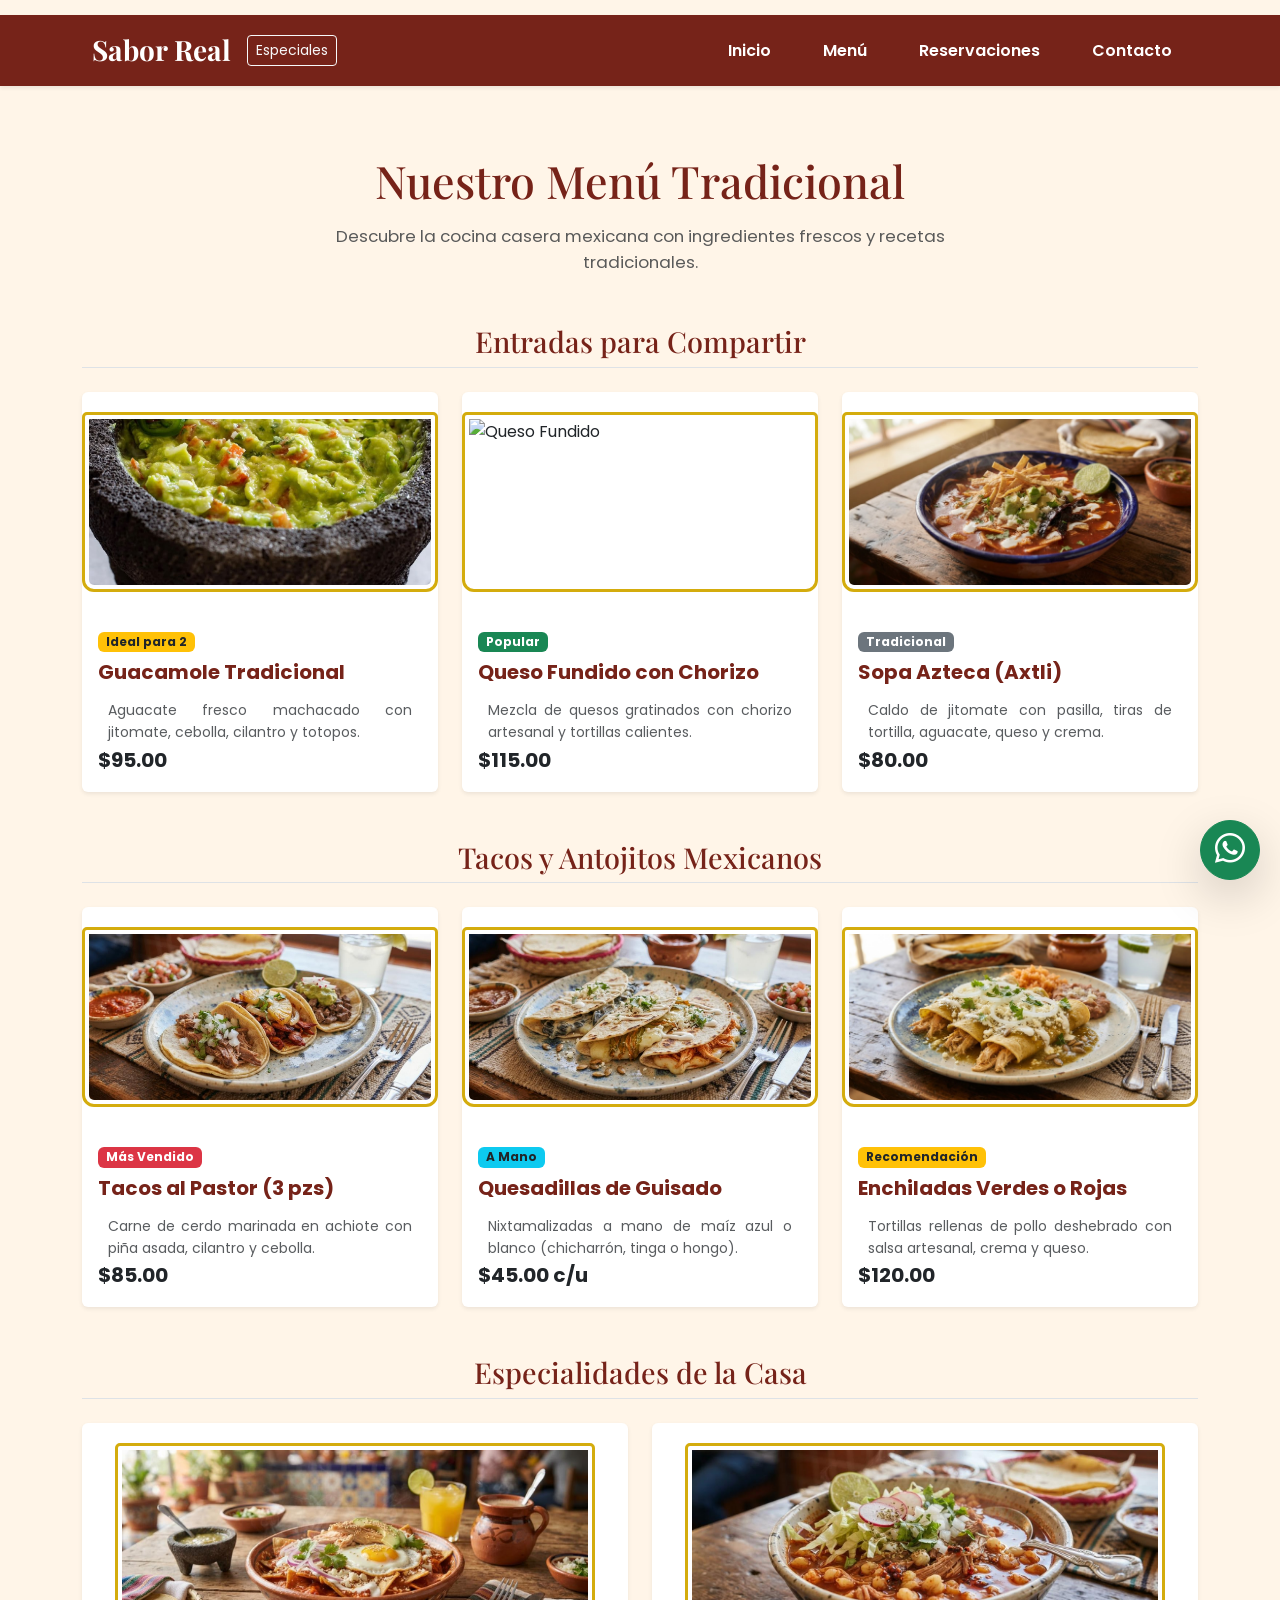
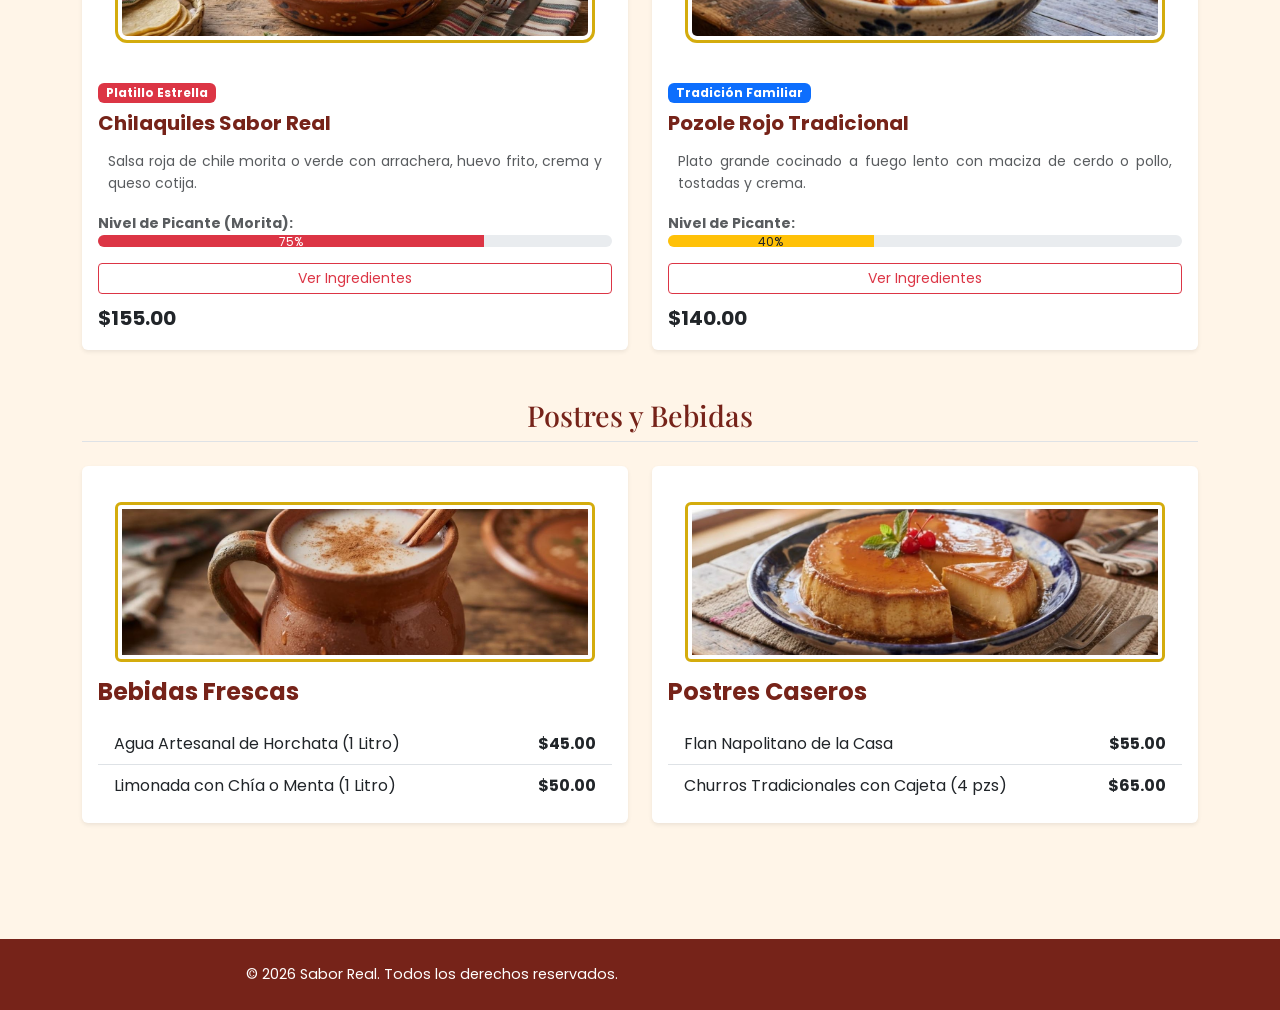
==== menu.html @ bc28c241 "Add files via upload" ====
<!DOCTYPE html>
<html lang="es">
<head>
    <meta charset="UTF-8">
    <meta name="viewport" content="width=device-width, initial-scale=1.0">
    <title>Menú Tradicional y Precios | Restaurante Sabor Real</title>
    <meta name="description" content="Explora nuestro menú de comida mexicana: antojitos, especialidades, enchiladas, postres caseros y bebidas tradicionales al mejor precio.">
    
    <link rel="preconnect" href="https://fonts.googleapis.com">
    <link rel="preconnect" href="https://fonts.gstatic.com" crossorigin>
    <link href="https://fonts.googleapis.com/css2?family=Playfair+Display:wght@700&family=Poppins:wght@400;600&display=swap" rel="stylesheet">
    
    <link href="https://cdn.jsdelivr.net/npm/bootstrap@5.3.3/dist/css/bootstrap.min.css" rel="stylesheet">
    <!-- Bootstrap Icons -->
    <link rel="stylesheet" href="https://cdn.jsdelivr.net/npm/bootstrap-icons@1.11.3/font/bootstrap-icons.min.css">
    <link rel="stylesheet" href="styles.css">
</head>
<body>

    <nav class="navbar navbar-expand-lg sticky-top shadow-sm" style="background-color: #762319;">
        <div class="container">
            <a class="navbar-brand text-white fw-bold fs-3" style="font-family: 'Playfair Display', serif;" href="index.html">Sabor Real</a>
            
            <div class="d-flex align-items-center">
                <button class="btn btn-outline-light me-2 btn-sm" type="button" data-bs-toggle="offcanvas" data-bs-target="#offcanvasMenu">
                    Especiales
                </button>
                <button class="navbar-toggler text-white bg-light" type="button" data-bs-toggle="collapse" data-bs-target="#navbarNav">
                    <span class="navbar-toggler-icon"></span>
                </button>
            </div>

            <div class="collapse navbar-collapse" id="navbarNav">
                <ul class="navbar-nav ms-auto">
                    <li class="nav-item"><a class="nav-link text-white fw-semibold px-3" href="index.html">Inicio</a></li>
                    <li class="nav-item"><a class="nav-link text-white fw-semibold px-3 active" href="menu.html">Menú</a></li>
                    <li class="nav-item"><a class="nav-link text-white fw-semibold px-3" href="reservaciones.html">Reservaciones</a></li>
                    <li class="nav-item"><a class="nav-link text-white fw-semibold px-3" href="contacto.html">Contacto</a></li>
                </ul>
            </div>
        </div>
    </nav>

    <div class="offcanvas offcanvas-end" tabindex="-1" id="offcanvasMenu">
        <div class="offcanvas-header" style="background-color: #762319; color: white;">
            <h5 class="offcanvas-title fw-bold">Especiales del Mes</h5>
            <button type="button" class="btn-close btn-close-white" data-bs-dismiss="offcanvas"></button>
        </div>
        <div class="offcanvas-body">
            <p class="text-muted">¡Aprovecha nuestras promociones activas en sucursal!</p>
            <div class="alert alert-warning">
                <strong>2x1 en Aguas Frescas</strong> de lunes a miércoles de 1:00 PM a 4:00 PM.
            </div>
            <hr>
            <h6>Recomendación del Chef:</h6>
            <p>Prueba nuestro <strong>Pozole Rojo Tradicional</strong> acompañado de tostadas artesanales.</p>
        </div>
    </div>

    <main class="container my-5">
        <h1 class="text-center mb-2" style="color: #762319; font-family: 'Playfair Display', serif;">Nuestro Menú Tradicional</h1>
        <p class="text-center text-muted mb-5">Descubre la cocina casera mexicana con ingredientes frescos y recetas tradicionales.</p>

        <section class="mb-5">
            <h2 class="mb-4 border-bottom pb-2" style="color: #762319; font-family: 'Playfair Display', serif;">Entradas para Compartir</h2>
            <div class="row g-4">
                <div class="col-md-4">
                    <div class="card h-100 shadow-sm border-0 overflow-hidden">
                        <img src="guacamole.jpeg" class="card-img-top" alt="Guacamole" style="height: 180px; object-fit: cover;">
                        <div class="card-body d-flex flex-column justify-content-between">
                            <div>
                                <span class="badge bg-warning text-dark mb-2">Ideal para 2</span>
                                <h5 class="card-title fw-bold" style="color: #762319;">Guacamole Tradicional</h5>
                                <p class="card-text text-muted small">Aguacate fresco machacado con jitomate, cebolla, cilantro y totopos.</p>
                            </div>
                            <span class="fw-bold fs-5 text-dark">$95.00</span>
                        </div>
                    </div>
                </div>
                <div class="col-md-4">
                    <div class="card h-100 shadow-sm border-0 overflow-hidden">
                        <img src="queso.jpeg" class="card-img-top" alt="Queso Fundido" style="height: 180px; object-fit: cover;">
                        <div class="card-body d-flex flex-column justify-content-between">
                            <div>
                                <span class="badge bg-success mb-2">Popular</span>
                                <h5 class="card-title fw-bold" style="color: #762319;">Queso Fundido con Chorizo</h5>
                                <p class="card-text text-muted small">Mezcla de quesos gratinados con chorizo artesanal y tortillas calientes.</p>
                            </div>
                            <span class="fw-bold fs-5 text-dark">$115.00</span>
                        </div>
                    </div>
                </div>
                <div class="col-md-4">
                    <div class="card h-100 shadow-sm border-0 overflow-hidden">
                        <img src="sopa.jpeg" class="card-img-top" alt="Sopa Azteca" style="height: 180px; object-fit: cover;">
                        <div class="card-body d-flex flex-column justify-content-between">
                            <div>
                                <span class="badge bg-secondary mb-2">Tradicional</span>
                                <h5 class="card-title fw-bold" style="color: #762319;">Sopa Azteca (Axtli)</h5>
                                <p class="card-text text-muted small">Caldo de jitomate con pasilla, tiras de tortilla, aguacate, queso y crema.</p>
                            </div>
                            <span class="fw-bold fs-5 text-dark">$80.00</span>
                        </div>
                    </div>
                </div>
            </div>
        </section>

        <section class="mb-5">
            <h2 class="mb-4 border-bottom pb-2" style="color: #762319; font-family: 'Playfair Display', serif;">Tacos y Antojitos Mexicanos</h2>
            <div class="row g-4">
                <div class="col-md-4">
                    <div class="card h-100 shadow-sm border-0 overflow-hidden">
                        <img src="tacos.jpeg" class="card-img-top" alt="Tacos al Pastor" style="height: 180px; object-fit: cover;">
                        <div class="card-body d-flex flex-column justify-content-between">
                            <div>
                                <span class="badge bg-danger mb-2">Más Vendido</span>
                                <h5 class="card-title fw-bold" style="color: #762319;">Tacos al Pastor (3 pzs)</h5>
                                <p class="card-text text-muted small">Carne de cerdo marinada en achiote con piña asada, cilantro y cebolla.</p>
                            </div>
                            <span class="fw-bold fs-5 text-dark">$85.00</span>
                        </div>
                    </div>
                </div>
                <div class="col-md-4">
                    <div class="card h-100 shadow-sm border-0 overflow-hidden">
                        <img src="quesadillas.jpeg" class="card-img-top" alt="Quesadillas" style="height: 180px; object-fit: cover;">
                        <div class="card-body d-flex flex-column justify-content-between">
                            <div>
                                <span class="badge bg-info text-dark mb-2">A Mano</span>
                                <h5 class="card-title fw-bold" style="color: #762319;">Quesadillas de Guisado</h5>
                                <p class="card-text text-muted small">Nixtamalizadas a mano de maíz azul o blanco (chicharrón, tinga o hongo).</p>
                            </div>
                            <span class="fw-bold fs-5 text-dark">$45.00 c/u</span>
                        </div>
                    </div>
                </div>
                <div class="col-md-4">
                    <div class="card h-100 shadow-sm border-0 overflow-hidden">
                        <img src="enchiladas.jpeg" class="card-img-top" alt="Enchiladas Verdes" style="height: 180px; object-fit: cover;">
                        <div class="card-body d-flex flex-column justify-content-between">
                            <div>
                                <span class="badge bg-warning text-dark mb-2">Recomendación</span>
                                <h5 class="card-title fw-bold" style="color: #762319;">Enchiladas Verdes o Rojas</h5>
                                <p class="card-text text-muted small">Tortillas rellenas de pollo deshebrado con salsa artesanal, crema y queso.</p>
                            </div>
                            <span class="fw-bold fs-5 text-dark">$120.00</span>
                        </div>
                    </div>
                </div>
            </div>
        </section>

        <section class="mb-5">
            <h2 class="mb-4 border-bottom pb-2" style="color: #762319; font-family: 'Playfair Display', serif;">Especialidades de la Casa</h2>
            <div class="row g-4">
                <div class="col-md-6">
                    <div class="card h-100 shadow-sm border-0 overflow-hidden">
                        <img src="chilaquiles.jpeg" class="card-img-top" alt="Chilaquiles" style="height: 200px; object-fit: cover;">
                        <div class="card-body">
                            <span class="badge bg-danger mb-2">Platillo Estrella</span>
                            <h5 class="card-title fw-bold" style="color: #762319;">Chilaquiles Sabor Real</h5>
                            <p class="card-text text-muted small">Salsa roja de chile morita o verde con arrachera, huevo frito, crema y queso cotija.</p>
                            
                            <div class="my-2">
                                <small class="text-muted fw-bold">Nivel de Picante (Morita):</small>
                                <div class="progress" style="height: 12px;">
                                    <div class="progress-bar bg-danger" role="progressbar" style="width: 75%;">75%</div>
                                </div>
                            </div>

                            <button type="button" class="btn btn-outline-danger btn-sm mt-2 w-100" data-bs-toggle="modal" data-bs-target="#modalChilaquiles">
                                Ver Ingredientes
                            </button>
                            <div class="mt-2 fw-bold fs-5 text-dark">$155.00</div>
                        </div>
                    </div>
                </div>

                <div class="col-md-6">
                    <div class="card h-100 shadow-sm border-0 overflow-hidden">
                        <img src="pozole.jpeg" class="card-img-top" alt="Pozole Rojo" style="height: 200px; object-fit: cover;">
                        <div class="card-body">
                            <span class="badge bg-primary mb-2">Tradición Familiar</span>
                            <h5 class="card-title fw-bold" style="color: #762319;">Pozole Rojo Tradicional</h5>
                            <p class="card-text text-muted small">Plato grande cocinado a fuego lento con maciza de cerdo o pollo, tostadas y crema.</p>
                            
                            <div class="my-2">
                                <small class="text-muted fw-bold">Nivel de Picante:</small>
                                <div class="progress" style="height: 12px;">
                                    <div class="progress-bar bg-warning text-dark" role="progressbar" style="width: 40%;">40%</div>
                                </div>
                            </div>

                            <button type="button" class="btn btn-outline-danger btn-sm mt-2 w-100" data-bs-toggle="modal" data-bs-target="#modalPozole">
                                Ver Ingredientes
                            </button>
                            <div class="mt-2 fw-bold fs-5 text-dark">$140.00</div>
                        </div>
                    </div>
                </div>
            </div>
        </section>

        <section class="mb-5">
            <h2 class="mb-4 border-bottom pb-2" style="color: #762319; font-family: 'Playfair Display', serif;">Postres y Bebidas</h2>
            <div class="row g-4">
                <div class="col-md-6">
                    <div class="card h-100 shadow-sm border-0 p-3 overflow-hidden">
                        <img src="aguahorchata.jpeg" class="card-img-top rounded mb-3" alt="Agua de Horchata" style="height: 160px; object-fit: cover;">
                        <h4 class="fw-bold mb-3" style="color: #762319;">Bebidas Frescas</h4>
                        <ul class="list-group list-group-flush">
                            <li class="list-group-item d-flex justify-content-between align-items-center">
                                Agua Artesanal de Horchata (1 Litro)
                                <span class="fw-bold text-dark">$45.00</span>
                            </li>
                            <li class="list-group-item d-flex justify-content-between align-items-center">
                                Limonada con Chía o Menta (1 Litro)
                                <span class="fw-bold text-dark">$50.00</span>
                            </li>
                        </ul>
                    </div>
                </div>
                <div class="col-md-6">
                    <div class="card h-100 shadow-sm border-0 p-3 overflow-hidden">
                        <img src="flan.jpeg" class="card-img-top rounded mb-3" alt="Flan Napolitano" style="height: 160px; object-fit: cover;">
                        <h4 class="fw-bold mb-3" style="color: #762319;">Postres Caseros</h4>
                        <ul class="list-group list-group-flush">
                            <li class="list-group-item d-flex justify-content-between align-items-center">
                                Flan Napolitano de la Casa
                                <span class="fw-bold text-dark">$55.00</span>
                            </li>
                            <li class="list-group-item d-flex justify-content-between align-items-center">
                                Churros Tradicionales con Cajeta (4 pzs)
                                <span class="fw-bold text-dark">$65.00</span>
                            </li>
                        </ul>
                    </div>
                </div>
            </div>
        </section>
    </main>

    <div class="modal fade" id="modalChilaquiles" tabindex="-1">
        <div class="modal-dialog">
            <div class="modal-content">
                <div class="modal-header" style="background-color: #762319; color: white;">
                    <h5 class="modal-title">Detalle: Chilaquiles Sabor Real</h5>
                    <button type="button" class="btn-close btn-close-white" data-bs-dismiss="modal"></button>
                </div>
                <div class="modal-body">
                    <p><strong>Ingredientes principales:</strong> Totopos de maíz azul nixtamalizado, salsa de chile morita tostado, 120g de arrachera de res a la parrilla, huevo estrellado u orgánico, crema de rancho y queso cotija añejado.</p>
                </div>
            </div>
        </div>
    </div>

    <div class="modal fade" id="modalPozole" tabindex="-1">
        <div class="modal-dialog">
            <div class="modal-content">
                <div class="modal-header" style="background-color: #762319; color: white;">
                    <h5 class="modal-title">Detalle: Pozole Rojo Tradicional</h5>
                    <button type="button" class="btn-close btn-close-white" data-bs-dismiss="modal"></button>
                </div>
                <div class="modal-body">
                    <p><strong>Ingredientes principales:</strong> Maíz cacahuazintle descabezado, caldo con chile ancho y guajillo, maciza de cerdo o pechuga de pollo. Se sirve acompañado de tostadas doradas, crema fresca, lechuga, rábanos y orégano.</p>
                </div>
            </div>
        </div>
    </div>

    <footer class="text-white py-4" style="background-color: #762319;">
        <div class="container text-center">
            <p class="m-0">&copy; 2026 Sabor Real. Todos los derechos reservados.</p>
        </div>
    </footer>

    <!-- BOTÓN FLOTANTE DE WHATSAPP CON TU NÚMERO -->
    <a href="https://wa.me/525663851287?text=%C2%A1Hola%20Sabor%20Real!%20Me%20gustar%C3%ADa%20pedir%20informes%20sobre%20el%20men%C3%BA%20del%20d%C3%ADa%2C%20hacer%20un%20pedido%20o%20consultar%20disponibilidad%20de%20mesa." 
       target="_blank" 
       class="btn btn-success rounded-circle shadow-lg d-flex align-items-center justify-content-center" 
       style="position: fixed; bottom: 20px; right: 20px; width: 60px; height: 60px; z-index: 1000; font-size: 30px;"
       title="Contáctanos por WhatsApp">
        <i class="bi bi-whatsapp"></i>
    </a>

    <script src="https://cdn.jsdelivr.net/npm/bootstrap@5.3.3/dist/js/bootstrap.bundle.min.js"></script>
</body>
</html>
---- styles.css ----
/* --- CONFIGURACIÓN GENERAL Y FUENTES --- */
body {
    font-family: 'Poppins', sans-serif;
    background-color: #FFF5E8;
    color: #762319;
    margin: 0;
    padding: 0;
    line-height: 1.6;
}

/* --- JERARQUÍA Y ESTILOS DE TÍTULOS --- */
h1, h2, h3 {
    font-family: 'Playfair Display', serif;
    color: #762319;
    text-align: center;
}

h1 {
    font-size: 2.8rem;
    margin-bottom: 10px;
}

h2 {
    font-size: 1.8rem;      
    border-bottom: 2px solid #D4AC0D;
    padding-bottom: 8px;
    margin-top: 35px;
    margin-bottom: 20px;
}

/* --- ESTILOS DEL HEADER (ENCABEZADO) --- */
header {
    background-color: #FFFFFF;
    padding: 35px 20px;
    margin-bottom: 25px;
    border-bottom: 4px solid #762319;
    text-align: center;
}

/* --- ESTILOS DE TEXTO Y PÁRRAFOS --- */
p {
    font-size: 1.05rem;
    max-width: 700px;
    margin: 15px auto;
    text-align: justify;
    padding: 0 10px;
}

.intro {
    text-align: center;
    font-weight: 600;
}

/* --- ESTILOS DE IMAGEN --- */
img {
    width: 100%;
    max-width: 480px;
    height: auto;
    border-radius: 12px;
    border: 3px solid #D4AC0D;
    display: block;
    margin: 20px auto;
    padding: 4px;
}

/* --- CONTENEDOR PRINCIPAL --- */
main {
    max-width: 800px;
    margin: 0 auto;
    padding: 20px;
}

/* --- ESTILOS DE LA LISTA DE MENÚ --- */
ol {
    max-width: 350px;
    margin: 20px auto;
    padding-top: 15px;
    padding-bottom: 15px;
    padding-left: 45px;
    padding-right: 20px;
    background-color: #FFFFFF;
    border-radius: 8px;
    border-left: 5px solid #762319;
}

ol li {
    padding: 6px 0;
    font-weight: 600;
}

/* --- ESTILOS DE LA TABLA --- */
table {
    margin: 25px auto;
    border-collapse: collapse;
    width: 100%;
    max-width: 600px;
    background-color: #FFFFFF;
    border-radius: 8px;
    overflow: hidden;
    box-shadow: 0 2px 5px rgba(0,0,0,0.05);
}

th, td {
    border: 1px solid #E0E0E0;
    padding: 12px 15px;
    text-align: center;
}

th {
    background-color: #762319;
    color: #FFFFFF;
    font-family: 'Playfair Display', serif;
}

tr:nth-child(even) {
    background-color: #FAF8F5;
}

/* --- PIE DE PÁGINA --- */
footer {
    text-align: center;
    padding: 20px;
    background-color: #762319;
    color: #FFFFFF;
    margin-top: 40px;
}

footer p {
    text-align: center;
    margin: 0;
    font-size: 0.9rem;
}
/* --- MENÚ DE NAVEGACIÓN --- */
nav {
    margin-top: 15px;
}

nav a {
    color: #762319;
    text-decoration: none;
    font-weight: 600;
    margin: 0 10px;
}

nav a:hover {
    color: #D4AC0D;
    text-decoration: underline;
}

/* --- ESTILOS DE FORMULARIOS (Reservaciones y Contacto) --- */
.formulario-seccion {
    background-color: #FFFFFF;
    padding: 25px;
    border-radius: 8px;
    margin: 25px auto;
    max-width: 600px;
    border: 1px solid #E0E0E0;
    box-shadow: 0 2px 5px rgba(0,0,0,0.05);
}

.formulario {
    display: flex;
    flex-direction: column;
}

.formulario label {
    font-weight: 600;
    margin-top: 12px;
    margin-bottom: 5px;
    color: #762319;
}

.formulario input, 
.formulario select, 
.formulario textarea {
    padding: 10px;
    border: 1px solid #CCC;
    border-radius: 5px;
    font-family: 'Poppins', sans-serif;
    font-size: 0.95rem;
}

.formulario button {
    margin-top: 20px;
    padding: 12px;
    background-color: #762319;
    color: #FFFFFF;
    border: none;
    border-radius: 5px;
    font-size: 1rem;
    font-weight: 600;
    cursor: pointer;
    font-family: 'Poppins', sans-serif;
}

.formulario button:hover {
    background-color: #D4AC0D;
    color: #762319;
}
body {
    font-family: 'Poppins', sans-serif;
    background-color: #FFF5E8 !important;
    color: #762319;
}
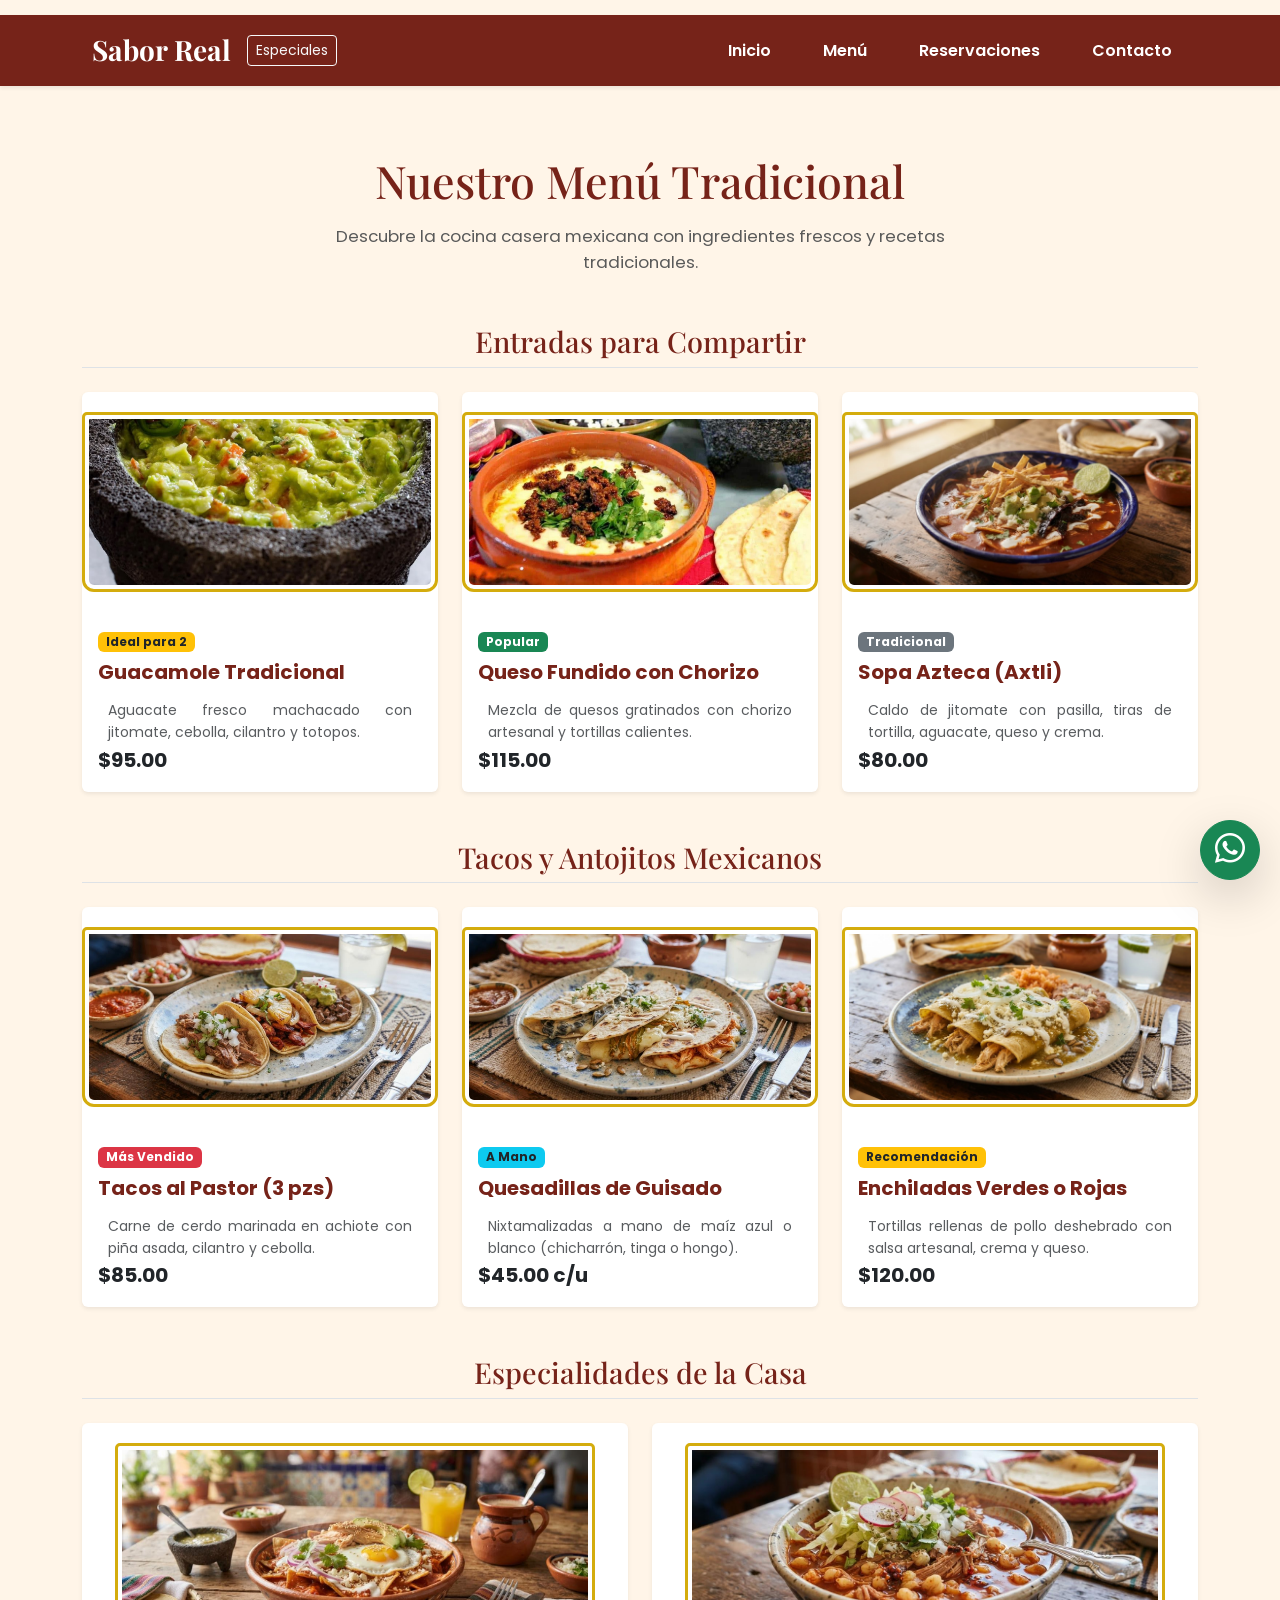
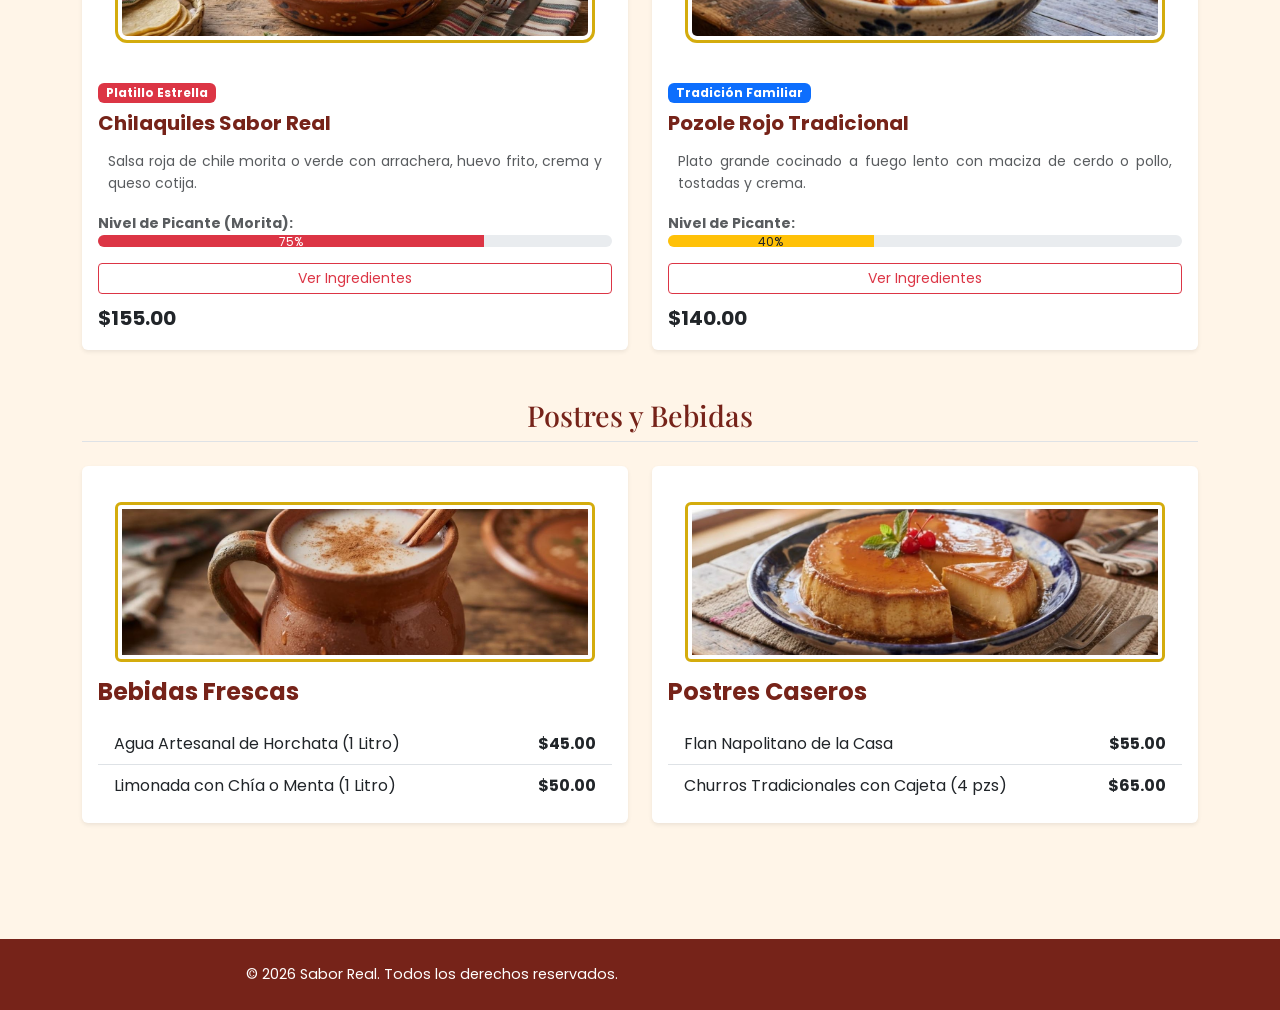
==== commit bd7ef13a: "Add files via upload" ====
--- a/menu.html
+++ b/menu.html
@@ -79,7 +79,7 @@
                 </div>
                 <div class="col-md-4">
                     <div class="card h-100 shadow-sm border-0 overflow-hidden">
-                        <img src="queso.jpeg" class="card-img-top" alt="Queso Fundido" style="height: 180px; object-fit: cover;">
+                        <img src="Queso.jpeg" class="card-img-top" alt="Queso Fundido" style="height: 180px; object-fit: cover;">
                         <div class="card-body d-flex flex-column justify-content-between">
                             <div>
                                 <span class="badge bg-success mb-2">Popular</span>
